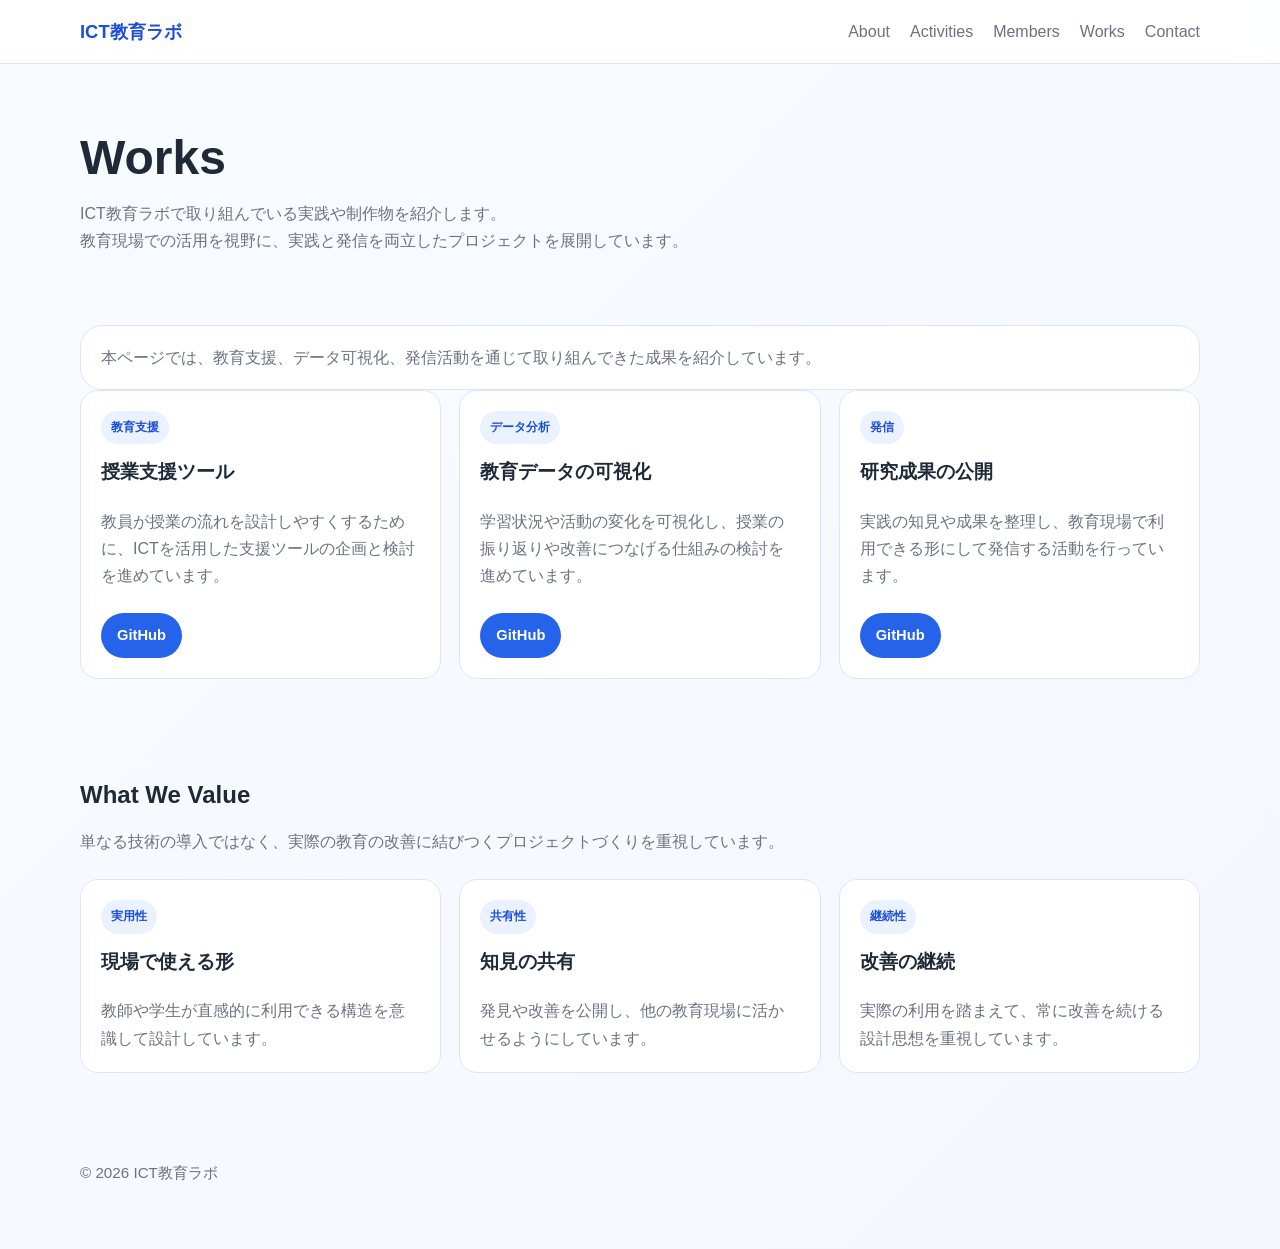
==== works.html @ d6f6592a "いったんね" ====
<!DOCTYPE html>
<html lang="ja">
    <head>
        <meta charset="UTF-8" />
        <meta name="viewport" content="width=device-width, initial-scale=1.0" />
        <link rel="stylesheet" href="style.css" />
        <title>作品紹介 | ICT教育ラボ</title>
    </head>
    <body>
        <header>
            <div class="container nav">
                <a class="brand" href="index.html#top">ICT教育ラボ</a>
                <nav class="nav-links">
                    <a href="index.html#about">About</a>
                    <a href="index.html#activities">Activities</a>
                    <a href="member.html">Members</a>
                    <a href="works.html">Works</a>
                    <a href="index.html#contact">Contact</a>
                </nav>
            </div>
        </header>

        <main>
            <section class="page-header">
                <div class="container">
                    <h1>Works</h1>
                    <p>
                        ICT教育ラボで取り組んでいる実践や制作物を紹介します。<br>
                        教育現場での活用を視野に、実践と発信を両立したプロジェクトを展開しています。
                    </p>
                </div>
            </section>

            <section>
                <div class="container">
                    <div class="work-summary reveal">
                        本ページでは、教育支援、データ可視化、発信活動を通じて取り組んできた成果を紹介しています。
                    </div>

                    <div class="work-grid reveal">
                        <article class="work-card">
                            <span class="project-tag">教育支援</span>
                            <h3>授業支援ツール</h3>
                            <p>
                                教員が授業の流れを設計しやすくするために、ICTを活用した支援ツールの企画と検討を進めています。
                            </p>
                            <div class="link-row">
                                <a class="github-link" href="https://github.com/icteducationlab1030/IctEducationLab" target="_blank" rel="noopener noreferrer">GitHub</a>
                            </div>
                        </article>

                        <article class="work-card">
                            <span class="project-tag">データ分析</span>
                            <h3>教育データの可視化</h3>
                            <p>
                                学習状況や活動の変化を可視化し、授業の振り返りや改善につなげる仕組みの検討を進めています。
                            </p>
                            <div class="link-row">
                                <a class="github-link" href="https://github.com/icteducationlab1030/IctEducationLab" target="_blank" rel="noopener noreferrer">GitHub</a>
                            </div>
                        </article>

                        <article class="work-card">
                            <span class="project-tag">発信</span>
                            <h3>研究成果の公開</h3>
                            <p>
                                実践の知見や成果を整理し、教育現場で利用できる形にして発信する活動を行っています。
                            </p>
                            <div class="link-row">
                                <a class="github-link" href="https://github.com/icteducationlab1030/IctEducationLab" target="_blank" rel="noopener noreferrer">GitHub</a>
                            </div>
                        </article>
                    </div>
                </div>
            </section>

            <section>
                <div class="container">
                    <div class="section-heading reveal">
                        <h2 class="section-title">What We Value</h2>
                        <p class="section-subtitle">
                            単なる技術の導入ではなく、実際の教育の改善に結びつくプロジェクトづくりを重視しています。
                        </p>
                    </div>

                    <div class="feature-grid">
                        <article class="feature-card reveal">
                            <span class="feature-badge">実用性</span>
                            <h3>現場で使える形</h3>
                            <p>教師や学生が直感的に利用できる構造を意識して設計しています。</p>
                        </article>
                        <article class="feature-card reveal">
                            <span class="feature-badge">共有性</span>
                            <h3>知見の共有</h3>
                            <p>発見や改善を公開し、他の教育現場に活かせるようにしています。</p>
                        </article>
                        <article class="feature-card reveal">
                            <span class="feature-badge">継続性</span>
                            <h3>改善の継続</h3>
                            <p>実際の利用を踏まえて、常に改善を続ける設計思想を重視しています。</p>
                        </article>
                    </div>
                </div>
            </section>
        </main>

        <footer>
            <div class="container">
                <p>© 2026 ICT教育ラボ</p>
            </div>
        </footer>

        <script>
            const revealItems = document.querySelectorAll('.reveal');
            const revealObserver = new IntersectionObserver((entries) => {
                entries.forEach((entry) => {
                    if (entry.isIntersecting) {
                        entry.target.classList.add('visible');
                    }
                });
            }, { threshold: 0.15 });

            revealItems.forEach((item) => revealObserver.observe(item));
        </script>
    </body>
</html>
---- style.css ----
:root {
    --bg: #f5f7ff;
    --surface: #ffffff;
    --primary: #2563eb;
    --primary-dark: #1d4ed8;
    --text: #1f2937;
    --muted: #6b7280;
    --border: #dbe4ff;
    --shadow: rgba(37, 99, 235, 0.12);
    --accent: #eaf1ff;
}

* {
    box-sizing: border-box;
}

html {
    scroll-behavior: smooth;
}

body {
    margin: 0;
    font-family: "Hiragino Sans", "Yu Gothic", "Noto Sans JP", sans-serif;
    color: var(--text);
    background: linear-gradient(135deg, #f8fbff 0%, var(--bg) 100%);
    line-height: 1.7;
}

a {
    color: inherit;
    text-decoration: none;
}

header {
    background: rgba(255, 255, 255, 0.9);
    backdrop-filter: blur(10px);
    border-bottom: 1px solid var(--border);
    position: sticky;
    top: 0;
    z-index: 10;
}

.container {
    width: min(1120px, calc(100% - 32px));
    margin: 0 auto;
}

.nav {
    display: flex;
    justify-content: space-between;
    align-items: center;
    padding: 16px 0;
}

.brand {
    font-size: 1.15rem;
    font-weight: 700;
    color: var(--primary-dark);
    transition: transform 0.25s ease, color 0.25s ease;
}

.brand:hover {
    color: var(--primary);
    transform: translateY(-1px);
}

.nav-links {
    display: flex;
    gap: 20px;
    color: var(--muted);
    align-items: center;
}

.nav-links a {
    position: relative;
    transition: color 0.25s ease;
}

.nav-links a::after {
    content: "";
    position: absolute;
    left: 0;
    bottom: -6px;
    width: 100%;
    height: 2px;
    background: var(--primary);
    transform: scaleX(0);
    transform-origin: left;
    transition: transform 0.25s ease;
}

.nav-links a:hover {
    color: var(--primary-dark);
}

.nav-links a:hover::after {
    transform: scaleX(1);
}

.hero {
    padding: 80px 0 56px;
}

.hero-grid {
    display: grid;
    gap: 28px;
    grid-template-columns: 1.2fr 0.8fr;
    align-items: center;
}

.hero-copy {
    padding: 8px 0;
}

.eyebrow {
    display: inline-block;
    padding: 6px 12px;
    border-radius: 999px;
    background: #e8f0ff;
    color: var(--primary);
    font-size: 0.9rem;
    font-weight: 700;
    margin-bottom: 12px;
}

h1 {
    font-size: clamp(2rem, 4vw, 3rem);
    margin: 0 0 16px;
    line-height: 1.25;
    animation: fadeUp 0.8s ease both;
}

.hero p {
    font-size: 1.02rem;
    color: var(--muted);
    margin: 0 0 24px;
}

.btn-row {
    display: flex;
    flex-wrap: wrap;
    gap: 12px;
}

.btn {
    display: inline-block;
    padding: 12px 18px;
    border-radius: 999px;
    font-weight: 700;
    transition: transform 0.25s ease, box-shadow 0.25s ease, background 0.25s ease;
}

.btn:hover {
    transform: translateY(-2px) scale(1.02);
    box-shadow: 0 12px 24px var(--shadow);
}

.btn-primary {
    background: var(--primary);
    color: white;
}

.btn-secondary {
    background: white;
    color: var(--primary-dark);
    border: 1px solid var(--border);
}

.hero-card {
    background: var(--surface);
    border: 1px solid var(--border);
    border-radius: 24px;
    padding: 24px;
    box-shadow: 0 12px 35px rgba(37, 99, 235, 0.08);
    margin: 24px auto 0;
    width: min(1120px, calc(100% - 32px));
    animation: floatCard 4s ease-in-out infinite;
}

.hero-card h2 {
    margin-top: 0;
    font-size: 1.2rem;
}

.hero-card ul {
    padding-left: 18px;
    color: var(--muted);
}

section {
    padding: 28px 0 48px;
}

.section-title {
    font-size: 1.5rem;
    margin-bottom: 12px;
}

.section-subtitle {
    color: var(--muted);
    margin-top: 0;
    margin-bottom: 24px;
}

.cards,
.feature-grid,
.member-grid,
.work-grid {
    display: grid;
    gap: 18px;
    grid-template-columns: repeat(3, minmax(0, 1fr));
}

.card,
.feature-card,
.member-card,
.work-card {
    background: var(--surface);
    border: 1px solid var(--border);
    border-radius: 18px;
    padding: 20px;
    transition: transform 0.25s ease, box-shadow 0.25s ease, border-color 0.25s ease;
}

.card:hover,
.feature-card:hover,
.member-card:hover,
.work-card:hover {
    transform: translateY(-6px);
    box-shadow: 0 16px 28px var(--shadow);
    border-color: rgba(37, 99, 235, 0.35);
}

.feature-card,
.member-card,
.work-card {
    display: flex;
    flex-direction: column;
    gap: 12px;
}

.card h3,
.feature-card h3,
.member-card h3,
.work-card h3 {
    margin-top: 0;
    margin-bottom: 8px;
}

.card p,
.feature-card p,
.member-card p,
.work-card p {
    margin: 0;
    color: var(--muted);
}

.feature-badge,
.role-tag,
.project-tag {
    display: inline-block;
    width: fit-content;
    background: var(--accent);
    color: var(--primary-dark);
    border-radius: 999px;
    font-size: 0.78rem;
    font-weight: 700;
    padding: 6px 10px;
}

.section-heading {
    margin-bottom: 18px;
}

.section-cta {
    margin-top: 24px;
    display: flex;
    justify-content: center;
}

.contact {
    background: var(--surface);
    border: 1px solid var(--border);
    border-radius: 24px;
    padding: 24px;
    transition: transform 0.25s ease, box-shadow 0.25s ease;
}

.contact:hover {
    transform: translateY(-4px);
    box-shadow: 0 14px 26px rgba(37, 99, 235, 0.08);
}

.page-header {
    padding: 64px 0 24px;
}

.page-header h1 {
    margin-bottom: 12px;
}

.page-header p {
    color: var(--muted);
    max-width: 720px;
    margin: 0;
}

.member-summary,
.work-summary {
    background: var(--surface);
    border: 1px solid var(--border);
    border-radius: 22px;
    padding: 18px 20px;
    margin-top: 18px;
    color: var(--muted);
}

.link-row {
    display: flex;
    flex-wrap: wrap;
    gap: 10px;
    margin-top: 12px;
}

.inline-link,
.github-link {
    display: inline-flex;
    align-items: center;
    justify-content: center;
    padding: 10px 16px;
    border-radius: 999px;
    font-size: 0.92rem;
    font-weight: 700;
    transition: transform 0.25s ease, box-shadow 0.25s ease;
}

.inline-link {
    background: var(--accent);
    color: var(--primary-dark);
}

.github-link {
    background: var(--primary);
    color: #fff;
}

.inline-link:hover,
.github-link:hover {
    transform: translateY(-2px);
    box-shadow: 0 10px 20px rgba(37, 99, 235, 0.12);
}

.reveal {
    opacity: 0;
    transform: translateY(26px);
    transition: opacity 0.7s ease, transform 0.7s ease;
}

.reveal.visible {
    opacity: 1;
    transform: translateY(0);
}

footer {
    padding: 24px 0 48px;
    color: var(--muted);
    font-size: 0.95rem;
}

@keyframes floatCard {
    0%,
    100% {
        transform: translateY(0);
    }
    50% {
        transform: translateY(-8px);
    }
}

@keyframes fadeUp {
    0% {
        opacity: 0;
        transform: translateY(16px);
    }
    100% {
        opacity: 1;
        transform: translateY(0);
    }
}

@media (max-width: 800px) {
    .hero-grid,
    .cards,
    .feature-grid,
    .member-grid,
    .work-grid {
        grid-template-columns: 1fr;
    }

    .nav-links {
        display: none;
    }
}
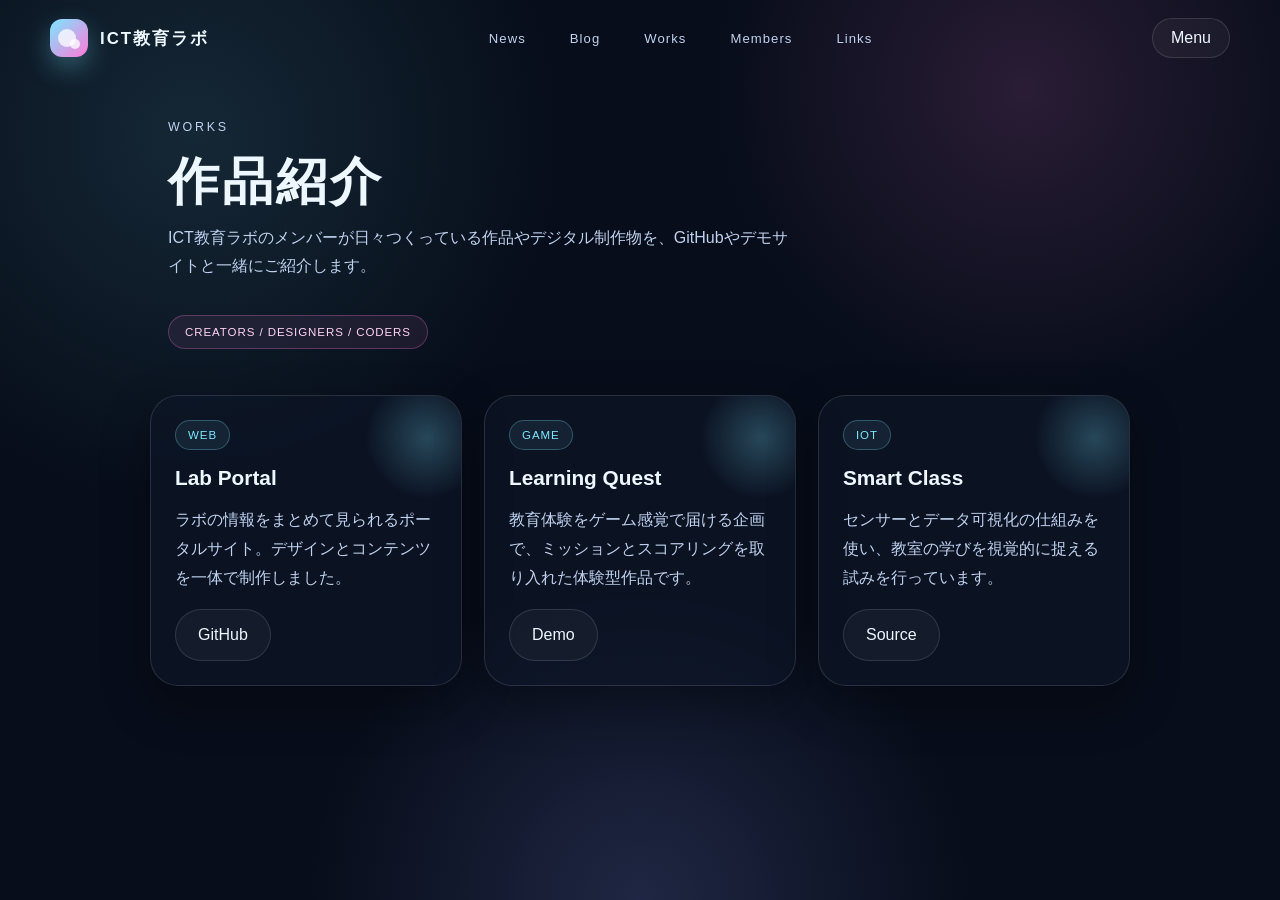
==== commit 850bef4c: "動的webサイト仮" ====
--- a/works.html
+++ b/works.html
@@ -1,126 +1,75 @@
 <!DOCTYPE html>
 <html lang="ja">
-    <head>
-        <meta charset="UTF-8" />
-        <meta name="viewport" content="width=device-width, initial-scale=1.0" />
-        <link rel="stylesheet" href="style.css" />
-        <title>作品紹介 | ICT教育ラボ</title>
-    </head>
-    <body>
-        <header>
-            <div class="container nav">
-                <a class="brand" href="index.html#top">ICT教育ラボ</a>
-                <nav class="nav-links">
-                    <a href="index.html#about">About</a>
-                    <a href="index.html#activities">Activities</a>
-                    <a href="member.html">Members</a>
-                    <a href="works.html">Works</a>
-                    <a href="index.html#contact">Contact</a>
-                </nav>
-            </div>
-        </header>
+  <head>
+    <meta charset="UTF-8" />
+    <meta name="viewport" content="width=device-width, initial-scale=1.0" />
+    <title>Works | ICT教育ラボ</title>
+    <link rel="stylesheet" href="style.css" />
+  </head>
+  <body class="page-shell">
+    <header class="topbar">
+      <a class="brand" href="index.html" aria-label="ICT教育ラボ ホーム">
+        <span class="brand-mark" aria-hidden="true"></span>
+        <span>ICT教育ラボ</span>
+      </a>
+      <nav class="nav" aria-label="メインナビゲーション">
+        <a href="news.html">News</a>
+        <a href="blog.html">Blog</a>
+        <a href="works.html">Works</a>
+        <a href="members.html">Members</a>
+        <a href="links.html">Links</a>
+      </nav>
+      <button class="menu-toggle" type="button" aria-label="メニューを開く">Menu</button>
+    </header>
 
-        <main>
-            <section class="page-header">
-                <div class="container">
-                    <h1>Works</h1>
-                    <p>
-                        ICT教育ラボで取り組んでいる実践や制作物を紹介します。<br>
-                        教育現場での活用を視野に、実践と発信を両立したプロジェクトを展開しています。
-                    </p>
-                </div>
-            </section>
+    <aside class="floating-menu" aria-label="メニュー一覧">
+      <span class="menu-label">Lab Menu</span>
+      <div class="floating-menu-grid">
+        <a href="index.html">Home</a>
+        <a href="news.html">News</a>
+        <a href="blog.html">Blog</a>
+        <a href="works.html">Works</a>
+        <a href="members.html">Members</a>
+        <a href="links.html">Links</a>
+      </div>
+    </aside>
 
-            <section>
-                <div class="container">
-                    <div class="work-summary reveal">
-                        本ページでは、教育支援、データ可視化、発信活動を通じて取り組んできた成果を紹介しています。
-                    </div>
+    <main class="page-main">
+      <section class="page-hero">
+        <p class="eyebrow">Works</p>
+        <h1>作品紹介</h1>
+        <p>
+          ICT教育ラボのメンバーが日々つくっている作品やデジタル制作物を、GitHubやデモサイトと一緒にご紹介します。
+        </p>
+        <span class="page-highlight">Creators / Designers / Coders</span>
+      </section>
 
-                    <div class="work-grid reveal">
-                        <article class="work-card">
-                            <span class="project-tag">教育支援</span>
-                            <h3>授業支援ツール</h3>
-                            <p>
-                                教員が授業の流れを設計しやすくするために、ICTを活用した支援ツールの企画と検討を進めています。
-                            </p>
-                            <div class="link-row">
-                                <a class="github-link" href="https://github.com/icteducationlab1030/IctEducationLab" target="_blank" rel="noopener noreferrer">GitHub</a>
-                            </div>
-                        </article>
+      <section class="content-stack" aria-label="作品一覧">
+        <div class="page-grid">
+          <article class="page-card">
+            <span class="tag">Web</span>
+            <h3>Lab Portal</h3>
+            <p>ラボの情報をまとめて見られるポータルサイト。デザインとコンテンツを一体で制作しました。</p>
+            <a class="card-link" href="https://github.com" target="_blank" rel="noreferrer">GitHub</a>
+          </article>
 
-                        <article class="work-card">
-                            <span class="project-tag">データ分析</span>
-                            <h3>教育データの可視化</h3>
-                            <p>
-                                学習状況や活動の変化を可視化し、授業の振り返りや改善につなげる仕組みの検討を進めています。
-                            </p>
-                            <div class="link-row">
-                                <a class="github-link" href="https://github.com/icteducationlab1030/IctEducationLab" target="_blank" rel="noopener noreferrer">GitHub</a>
-                            </div>
-                        </article>
+          <article class="page-card">
+            <span class="tag">Game</span>
+            <h3>Learning Quest</h3>
+            <p>教育体験をゲーム感覚で届ける企画で、ミッションとスコアリングを取り入れた体験型作品です。</p>
+            <a class="card-link" href="https://github.com" target="_blank" rel="noreferrer">Demo</a>
+          </article>
 
-                        <article class="work-card">
-                            <span class="project-tag">発信</span>
-                            <h3>研究成果の公開</h3>
-                            <p>
-                                実践の知見や成果を整理し、教育現場で利用できる形にして発信する活動を行っています。
-                            </p>
-                            <div class="link-row">
-                                <a class="github-link" href="https://github.com/icteducationlab1030/IctEducationLab" target="_blank" rel="noopener noreferrer">GitHub</a>
-                            </div>
-                        </article>
-                    </div>
-                </div>
-            </section>
+          <article class="page-card">
+            <span class="tag">IoT</span>
+            <h3>Smart Class</h3>
+            <p>センサーとデータ可視化の仕組みを使い、教室の学びを視覚的に捉える試みを行っています。</p>
+            <a class="card-link" href="https://github.com" target="_blank" rel="noreferrer">Source</a>
+          </article>
+        </div>
+      </section>
+    </main>
 
-            <section>
-                <div class="container">
-                    <div class="section-heading reveal">
-                        <h2 class="section-title">What We Value</h2>
-                        <p class="section-subtitle">
-                            単なる技術の導入ではなく、実際の教育の改善に結びつくプロジェクトづくりを重視しています。
-                        </p>
-                    </div>
-
-                    <div class="feature-grid">
-                        <article class="feature-card reveal">
-                            <span class="feature-badge">実用性</span>
-                            <h3>現場で使える形</h3>
-                            <p>教師や学生が直感的に利用できる構造を意識して設計しています。</p>
-                        </article>
-                        <article class="feature-card reveal">
-                            <span class="feature-badge">共有性</span>
-                            <h3>知見の共有</h3>
-                            <p>発見や改善を公開し、他の教育現場に活かせるようにしています。</p>
-                        </article>
-                        <article class="feature-card reveal">
-                            <span class="feature-badge">継続性</span>
-                            <h3>改善の継続</h3>
-                            <p>実際の利用を踏まえて、常に改善を続ける設計思想を重視しています。</p>
-                        </article>
-                    </div>
-                </div>
-            </section>
-        </main>
-
-        <footer>
-            <div class="container">
-                <p>© 2026 ICT教育ラボ</p>
-            </div>
-        </footer>
-
-        <script>
-            const revealItems = document.querySelectorAll('.reveal');
-            const revealObserver = new IntersectionObserver((entries) => {
-                entries.forEach((entry) => {
-                    if (entry.isIntersecting) {
-                        entry.target.classList.add('visible');
-                    }
-                });
-            }, { threshold: 0.15 });
-
-            revealItems.forEach((item) => revealObserver.observe(item));
-        </script>
-    </body>
+    <script src="script.js"></script>
+  </body>
 </html>
--- a/style.css
+++ b/style.css
@@ -1,403 +1,724 @@
 :root {
-    --bg: #f5f7ff;
-    --surface: #ffffff;
-    --primary: #2563eb;
-    --primary-dark: #1d4ed8;
-    --text: #1f2937;
-    --muted: #6b7280;
-    --border: #dbe4ff;
-    --shadow: rgba(37, 99, 235, 0.12);
-    --accent: #eaf1ff;
+  --bg: #070d1a;
+  --bg-2: #101a32;
+  --panel: rgba(14, 22, 39, 0.7);
+  --panel-strong: rgba(19, 30, 52, 0.9);
+  --panel-soft: rgba(255, 255, 255, 0.04);
+  --line: rgba(255, 255, 255, 0.12);
+  --text: #edf7ff;
+  --muted: #bfd2ef;
+  --accent: #7ae7ff;
+  --accent-2: #8d9bff;
+  --pink: #ff7ad9;
+  --yellow: #ffd76a;
+  --green: #9ef2b0;
+  --orange: #ffb369;
+  --shadow: 0 18px 50px rgba(0, 0, 0, 0.32);
+  --radius: 28px;
+  --max: 1220px;
 }
 
 * {
-    box-sizing: border-box;
+  box-sizing: border-box;
 }
 
 html {
-    scroll-behavior: smooth;
+  scroll-behavior: smooth;
 }
 
 body {
-    margin: 0;
-    font-family: "Hiragino Sans", "Yu Gothic", "Noto Sans JP", sans-serif;
-    color: var(--text);
-    background: linear-gradient(135deg, #f8fbff 0%, var(--bg) 100%);
-    line-height: 1.7;
+  position: relative;
+  margin: 0;
+  min-height: 100vh;
+  overflow-x: hidden;
+  background:
+    radial-gradient(circle at 15% 15%, rgba(122, 231, 255, 0.12), transparent 28%),
+    radial-gradient(circle at 80% 10%, rgba(255, 122, 217, 0.14), transparent 24%),
+    radial-gradient(circle at 50% 100%, rgba(141, 155, 255, 0.18), transparent 30%),
+    var(--bg);
+  color: var(--text);
+  font-family: "Noto Sans JP", "Hiragino Sans", "Yu Gothic", sans-serif;
+}
+
+.balloon-field {
+  position: absolute;
+  inset: 0;
+  z-index: 0;
+  pointer-events: none;
+  overflow: hidden;
+  opacity: 0.9;
+  border-radius: 40px;
+}
+
+.balloon {
+  position: absolute;
+  border-radius: 50%;
+  background: radial-gradient(circle at 30% 30%, rgba(255,255,255,0.8), rgba(255,255,255,0.18) 20%, rgba(122,231,255,0.28) 45%, rgba(141,155,255,0.18) 70%, rgba(255,255,255,0.04) 100%);
+  border: 1px solid rgba(255, 255, 255, 0.12);
+  box-shadow: inset -10px -18px 20px rgba(17, 31, 58, 0.18), 0 18px 30px rgba(18, 28, 56, 0.15);
+  transform: translate3d(var(--bx, 0px), var(--by, 0px), 0) scale(var(--scale, 1));
+  transition: transform 0.2s ease-out;
+  will-change: transform;
+}
+
+.balloon::after {
+  content: "";
+  position: absolute;
+  left: 22%;
+  top: 18%;
+  width: 18%;
+  height: 18%;
+  border-radius: 50%;
+  background: rgba(255, 255, 255, 0.45);
+  filter: blur(1px);
 }
 
 a {
-    color: inherit;
-    text-decoration: none;
-}
-
-header {
-    background: rgba(255, 255, 255, 0.9);
-    backdrop-filter: blur(10px);
-    border-bottom: 1px solid var(--border);
-    position: sticky;
-    top: 0;
-    z-index: 10;
-}
-
-.container {
-    width: min(1120px, calc(100% - 32px));
-    margin: 0 auto;
+  color: inherit;
+  text-decoration: none;
+}
+
+button {
+  font: inherit;
+}
+
+img {
+  display: block;
+  max-width: 100%;
+}
+
+.topbar {
+  position: sticky;
+  top: 0;
+  z-index: 30;
+  display: flex;
+  align-items: center;
+  justify-content: space-between;
+  gap: 20px;
+  max-width: var(--max);
+  margin: 0 auto;
+  padding: 18px 20px 0;
+}
+
+.brand {
+  display: inline-flex;
+  align-items: center;
+  gap: 12px;
+  font-size: 1.05rem;
+  font-weight: 700;
+  letter-spacing: 0.12em;
+  text-transform: uppercase;
+}
+
+.brand-mark {
+  width: 38px;
+  height: 38px;
+  border-radius: 12px;
+  background: linear-gradient(135deg, var(--accent), var(--pink));
+  box-shadow: 0 10px 26px rgba(122, 231, 255, 0.32);
+  position: relative;
+  overflow: hidden;
+}
+
+.brand-mark::before,
+.brand-mark::after {
+  content: "";
+  position: absolute;
+  border-radius: 50%;
+  background: rgba(255, 255, 255, 0.75);
+}
+
+.brand-mark::before {
+  width: 18px;
+  height: 18px;
+  left: 8px;
+  top: 10px;
+}
+
+.brand-mark::after {
+  width: 10px;
+  height: 10px;
+  right: 8px;
+  bottom: 8px;
 }
 
 .nav {
-    display: flex;
-    justify-content: space-between;
-    align-items: center;
-    padding: 16px 0;
-}
-
-.brand {
-    font-size: 1.15rem;
-    font-weight: 700;
-    color: var(--primary-dark);
-    transition: transform 0.25s ease, color 0.25s ease;
-}
-
-.brand:hover {
-    color: var(--primary);
-    transform: translateY(-1px);
-}
-
-.nav-links {
-    display: flex;
-    gap: 20px;
-    color: var(--muted);
-    align-items: center;
-}
-
-.nav-links a {
-    position: relative;
-    transition: color 0.25s ease;
-}
-
-.nav-links a::after {
-    content: "";
-    position: absolute;
-    left: 0;
-    bottom: -6px;
-    width: 100%;
-    height: 2px;
-    background: var(--primary);
-    transform: scaleX(0);
-    transform-origin: left;
-    transition: transform 0.25s ease;
-}
-
-.nav-links a:hover {
-    color: var(--primary-dark);
-}
-
-.nav-links a:hover::after {
-    transform: scaleX(1);
+  display: flex;
+  align-items: center;
+  gap: 12px;
+  flex-wrap: wrap;
+}
+
+.nav a {
+  padding: 10px 16px;
+  border-radius: 999px;
+  color: var(--muted);
+  font-size: 0.82rem;
+  letter-spacing: 0.08em;
+  transition: 0.2s ease;
+}
+
+.nav a:hover {
+  background: rgba(255, 255, 255, 0.07);
+  color: var(--text);
+}
+
+.menu-toggle {
+  border: 1px solid var(--line);
+  background: rgba(255, 255, 255, 0.04);
+  color: var(--text);
+  padding: 10px 18px;
+  border-radius: 999px;
+  cursor: pointer;
+  transition: transform 0.18s ease, border-color 0.18s ease, background 0.18s ease;
+}
+
+.menu-toggle:hover {
+  transform: translateY(-1px);
+  border-color: rgba(122, 231, 255, 0.5);
+  background: rgba(122, 231, 255, 0.08);
+}
+
+.floating-menu {
+  position: fixed;
+  right: 24px;
+  top: 86px;
+  z-index: 40;
+  min-width: min(360px, calc(100vw - 32px));
+  padding: 18px;
+  border-radius: 26px;
+  border: 1px solid var(--line);
+  background: rgba(12, 18, 31, 0.86);
+  backdrop-filter: blur(20px);
+  box-shadow: var(--shadow);
+  opacity: 0;
+  transform: translateY(-10px) scale(0.97);
+  pointer-events: none;
+  transition: opacity 0.2s ease, transform 0.2s ease;
+}
+
+body.menu-open .floating-menu {
+  opacity: 1;
+  transform: translateY(0) scale(1);
+  pointer-events: auto;
+}
+
+.floating-menu-grid {
+  display: grid;
+  grid-template-columns: repeat(2, minmax(0, 1fr));
+  gap: 12px;
+}
+
+.floating-menu a {
+  display: block;
+  padding: 16px 14px;
+  border-radius: 18px;
+  border: 1px solid var(--line);
+  background: rgba(255, 255, 255, 0.02);
+  color: var(--text);
+  transition: 0.2s ease;
+}
+
+.floating-menu a:hover {
+  border-color: rgba(122, 231, 255, 0.4);
+  background: rgba(122, 231, 255, 0.08);
+  transform: translateY(-2px);
+}
+
+.menu-label {
+  display: block;
+  margin-bottom: 10px;
+  color: var(--muted);
+  letter-spacing: 0.12em;
+  font-size: 0.72rem;
+  text-transform: uppercase;
+}
+
+.page-main,
+.home-main {
+  max-width: var(--max);
+  margin: 0 auto;
+  padding: 20px 20px 80px;
+}
+
+.home-main {
+  padding-top: 52px;
 }
 
 .hero {
-    padding: 80px 0 56px;
-}
-
-.hero-grid {
-    display: grid;
-    gap: 28px;
-    grid-template-columns: 1.2fr 0.8fr;
-    align-items: center;
+  position: relative;
+  display: grid;
+  grid-template-columns: minmax(0, 1fr);
+  gap: 20px;
+  align-items: center;
+  justify-items: center;
+  min-height: 640px;
+  padding: 30px 18px 20px;
+  overflow: hidden;
+}
+
+.hero::before {
+  content: "";
+  position: absolute;
+  inset: 0;
+  background: linear-gradient(135deg, rgba(122, 231, 255, 0.12), rgba(255, 122, 217, 0.1), rgba(141, 155, 255, 0.08));
+  border-radius: 40px;
+  border: 1px solid var(--line);
+  box-shadow: var(--shadow);
+}
+
+.hero-copy,
+.hero-side {
+  position: relative;
+  z-index: 1;
 }
 
 .hero-copy {
-    padding: 8px 0;
+  width: 100%;
+  padding: 28px 22px 18px;
+  display: flex;
+  flex-direction: column;
+  align-items: center;
+  justify-content: center;
+  text-align: center;
 }
 
 .eyebrow {
-    display: inline-block;
-    padding: 6px 12px;
-    border-radius: 999px;
-    background: #e8f0ff;
-    color: var(--primary);
-    font-size: 0.9rem;
-    font-weight: 700;
-    margin-bottom: 12px;
-}
-
-h1 {
-    font-size: clamp(2rem, 4vw, 3rem);
-    margin: 0 0 16px;
-    line-height: 1.25;
-    animation: fadeUp 0.8s ease both;
-}
-
-.hero p {
-    font-size: 1.02rem;
-    color: var(--muted);
-    margin: 0 0 24px;
-}
-
-.btn-row {
-    display: flex;
+  margin: 0 0 18px;
+  color: var(--accent);
+  font-size: 0.78rem;
+  letter-spacing: 0.22em;
+  text-transform: uppercase;
+}
+
+.lab-logo {
+  position: relative;
+  display: flex;
+  flex-wrap: wrap;
+  align-items: center;
+  justify-content: center;
+  gap: 0.02em;
+  font-size: clamp(4.6rem, 9vw, 12rem);
+  line-height: 0.88;
+  font-weight: 900;
+  letter-spacing: 0.08em;
+  transform: translate3d(var(--mx, 0px), var(--my, 0px), 0) rotateX(var(--tilt-x, 0deg)) rotateY(var(--tilt-y, 0deg));
+  transform-style: preserve-3d;
+  perspective: 1200px;
+  transition: transform 0.22s ease-out;
+  cursor: grab;
+  user-select: none;
+  text-shadow: 0 18px 35px rgba(74, 117, 255, 0.26);
+  margin: 0 auto;
+  width: min(100%, 980px);
+  text-align: center;
+  will-change: transform, filter;
+}
+
+.lab-logo:active {
+  cursor: grabbing;
+}
+
+.lab-logo .char {
+  display: inline-block;
+  position: relative;
+  transition: transform 0.22s ease-out, filter 0.22s ease-out, color 0.22s ease-out;
+  will-change: transform, filter;
+}
+
+.lab-logo .char:nth-child(odd) {
+  color: var(--accent);
+}
+
+.lab-logo .char:nth-child(even) {
+  color: var(--pink);
+}
+
+.lab-logo .char:nth-child(3n) {
+  color: #ffffff;
+}
+
+.hero-actions {
+  display: flex;
+  align-items: center;
+  justify-content: center;
+  gap: 14px;
+  flex-wrap: wrap;
+  margin-top: 28px;
+}
+
+.primary-btn,
+.secondary-btn,
+.card-link,
+.inline-link {
+  display: inline-flex;
+  align-items: center;
+  justify-content: center;
+  min-height: 52px;
+  padding: 0 22px;
+  border-radius: 999px;
+  border: 1px solid transparent;
+  transition: transform 0.2s ease, box-shadow 0.2s ease, border-color 0.2s ease;
+}
+
+.primary-btn {
+  background: linear-gradient(135deg, var(--accent), var(--accent-2));
+  color: #09111b;
+  font-weight: 800;
+  box-shadow: 0 20px 34px rgba(122, 231, 255, 0.3);
+}
+
+.secondary-btn {
+  background: rgba(255, 255, 255, 0.04);
+  border-color: var(--line);
+  color: var(--text);
+}
+
+.primary-btn:hover,
+.secondary-btn:hover,
+.card-link:hover,
+.inline-link:hover {
+  transform: translateY(-2px);
+}
+
+.hero-side {
+  display: flex;
+  flex-direction: column;
+  align-items: center;
+  justify-content: center;
+  gap: 18px;
+  padding: 8px 10px;
+}
+
+.lab-buddy {
+  position: relative;
+  width: 180px;
+  height: 180px;
+  border-radius: 42% 58% 54% 46% / 49% 35% 65% 51%;
+  background: linear-gradient(135deg, rgba(122, 231, 255, 0.7), rgba(141, 155, 255, 0.9), rgba(255, 122, 217, 0.55));
+  box-shadow: 0 20px 40px rgba(122, 231, 255, 0.2);
+  opacity: 0;
+  transform: translateY(18px) scale(0.7);
+  transition: opacity 0.25s ease, transform 0.25s ease;
+}
+
+.lab-buddy.visible {
+  opacity: 1;
+  transform: translateY(0) scale(1);
+}
+
+.lab-buddy::before,
+.lab-buddy::after {
+  content: "";
+  position: absolute;
+}
+
+.lab-buddy::before {
+  inset: 25px 26px 46px;
+  border-radius: 48% 52% 42% 58% / 54% 45% 55% 46%;
+  background: rgba(255, 255, 255, 0.18);
+  box-shadow: inset 0 0 18px rgba(255, 255, 255, 0.14);
+}
+
+.lab-buddy::after {
+  width: 94px;
+  height: 94px;
+  left: 42px;
+  top: 52px;
+  border-radius: 50%;
+  background: rgba(9, 17, 27, 0.2);
+  filter: blur(8px);
+}
+
+.buddy-eye {
+  position: absolute;
+  top: 72px;
+  width: 18px;
+  height: 18px;
+  border-radius: 50%;
+  background: rgba(6, 10, 18, 0.8);
+  box-shadow: inset 0 0 0 4px rgba(255, 255, 255, 0.2);
+}
+
+.buddy-eye.left {
+  left: 58px;
+}
+
+.buddy-eye.right {
+  right: 58px;
+}
+
+.buddy-smile {
+  position: absolute;
+  left: 50%;
+  bottom: 54px;
+  width: 48px;
+  height: 24px;
+  border-bottom: 5px solid rgba(6, 10, 18, 0.8);
+  border-radius: 0 0 40px 40px;
+  transform: translateX(-50%);
+}
+
+.tap-hint {
+  padding: 12px 18px;
+  border-radius: 999px;
+  background: rgba(255, 255, 255, 0.04);
+  border: 1px solid var(--line);
+  color: var(--muted);
+  letter-spacing: 0.08em;
+  text-transform: uppercase;
+  font-size: 0.72rem;
+}
+
+.feature-grid,
+.page-grid {
+  display: grid;
+  grid-template-columns: repeat(auto-fit, minmax(230px, 1fr));
+  gap: 22px;
+  margin-top: 26px;
+}
+
+.feature-card,
+.page-card,
+.info-card {
+  position: relative;
+  display: flex;
+  flex-direction: column;
+  gap: 16px;
+  min-height: 220px;
+  padding: 24px;
+  border-radius: var(--radius);
+  border: 1px solid var(--line);
+  background: var(--panel);
+  box-shadow: var(--shadow);
+  overflow: hidden;
+}
+
+.feature-card::before,
+.page-card::before,
+.info-card::before {
+  content: "";
+  position: absolute;
+  width: 140px;
+  height: 140px;
+  right: -36px;
+  top: -28px;
+  background: radial-gradient(circle, rgba(122, 231, 255, 0.25), transparent 62%);
+}
+
+.feature-card h3,
+.page-card h3,
+.info-card h3 {
+  margin: 0;
+  font-size: clamp(1.3rem, 1.4vw, 1.7rem);
+}
+
+.feature-card p,
+.page-card p,
+.info-card p {
+  margin: 0;
+  color: var(--muted);
+  line-height: 1.8;
+}
+
+.tag {
+  display: inline-flex;
+  align-self: flex-start;
+  padding: 8px 12px;
+  border-radius: 999px;
+  background: rgba(122, 231, 255, 0.08);
+  border: 1px solid rgba(122, 231, 255, 0.28);
+  color: var(--accent);
+  font-size: 0.72rem;
+  letter-spacing: 0.08em;
+  text-transform: uppercase;
+}
+
+.card-link {
+  margin-top: auto;
+  width: fit-content;
+  background: rgba(255, 255, 255, 0.04);
+  border-color: var(--line);
+  color: var(--text);
+}
+
+.page-shell {
+  padding-bottom: 80px;
+}
+
+.page-main {
+  max-width: 1020px;
+}
+
+.page-hero {
+  padding: 38px 18px 20px;
+}
+
+.page-hero h1 {
+  margin: 0 0 16px;
+  font-size: clamp(2.5rem, 4vw, 4.6rem);
+  line-height: 1;
+  letter-spacing: 0.06em;
+}
+
+.page-hero p {
+  max-width: 620px;
+  color: var(--muted);
+  line-height: 1.8;
+}
+
+.page-highlight {
+  display: inline-block;
+  margin-top: 18px;
+  padding: 10px 16px;
+  border-radius: 999px;
+  background: rgba(255, 122, 217, 0.08);
+  border: 1px solid rgba(255, 122, 217, 0.28);
+  color: #ffd3f4;
+  letter-spacing: 0.08em;
+  text-transform: uppercase;
+  font-size: 0.72rem;
+}
+
+.content-stack {
+  display: grid;
+  gap: 28px;
+}
+
+.news-list,
+.blog-list,
+.member-list,
+.link-list {
+  display: grid;
+  gap: 18px;
+}
+
+.story-item {
+  display: grid;
+  grid-template-columns: 120px minmax(0, 1fr) auto;
+  gap: 18px;
+  align-items: center;
+  padding: 20px 18px;
+  border-radius: 22px;
+  border: 1px solid var(--line);
+  background: rgba(255, 255, 255, 0.02);
+}
+
+.story-item time {
+  display: inline-flex;
+  align-items: center;
+  justify-content: center;
+  min-height: 78px;
+  padding: 10px 12px;
+  border-radius: 18px;
+  background: rgba(122, 231, 255, 0.08);
+  border: 1px solid rgba(122, 231, 255, 0.24);
+  color: var(--accent);
+  font-weight: 700;
+  letter-spacing: 0.08em;
+  text-transform: uppercase;
+}
+
+.story-item h3 {
+  margin: 0 0 8px;
+  font-size: 1.3rem;
+}
+
+.story-item p {
+  margin: 0;
+  color: var(--muted);
+  line-height: 1.7;
+}
+
+.inline-link {
+  background: rgba(141, 155, 255, 0.08);
+  border-color: rgba(141, 155, 255, 0.26);
+  color: #dfe4ff;
+  min-width: 140px;
+}
+
+.member-card {
+  display: flex;
+  flex-direction: column;
+  gap: 16px;
+}
+
+.avatar {
+  width: 78px;
+  height: 78px;
+  border-radius: 22px;
+  background: linear-gradient(135deg, var(--accent), var(--pink));
+  display: grid;
+  place-items: center;
+  font-size: 1.4rem;
+  font-weight: 800;
+  color: #08121d;
+  box-shadow: 0 14px 26px rgba(122, 231, 255, 0.2);
+}
+
+.member-role {
+  color: var(--accent);
+  font-size: 0.72rem;
+  letter-spacing: 0.12em;
+  text-transform: uppercase;
+}
+
+.link-list a {
+  display: flex;
+  align-items: center;
+  justify-content: space-between;
+  gap: 16px;
+  padding: 18px 20px;
+  border: 1px solid var(--line);
+  border-radius: 22px;
+  background: rgba(255, 255, 255, 0.02);
+  transition: transform 0.2s ease, border-color 0.2s ease;
+}
+
+.link-list a:hover {
+  transform: translateY(-2px);
+  border-color: rgba(122, 231, 255, 0.35);
+}
+
+.link-list .label {
+  font-weight: 700;
+}
+
+.link-list .meta {
+  color: var(--muted);
+}
+
+@media (max-width: 860px) {
+  .topbar {
     flex-wrap: wrap;
-    gap: 12px;
-}
-
-.btn {
-    display: inline-block;
-    padding: 12px 18px;
-    border-radius: 999px;
-    font-weight: 700;
-    transition: transform 0.25s ease, box-shadow 0.25s ease, background 0.25s ease;
-}
-
-.btn:hover {
-    transform: translateY(-2px) scale(1.02);
-    box-shadow: 0 12px 24px var(--shadow);
-}
-
-.btn-primary {
-    background: var(--primary);
-    color: white;
-}
-
-.btn-secondary {
-    background: white;
-    color: var(--primary-dark);
-    border: 1px solid var(--border);
-}
-
-.hero-card {
-    background: var(--surface);
-    border: 1px solid var(--border);
-    border-radius: 24px;
-    padding: 24px;
-    box-shadow: 0 12px 35px rgba(37, 99, 235, 0.08);
-    margin: 24px auto 0;
-    width: min(1120px, calc(100% - 32px));
-    animation: floatCard 4s ease-in-out infinite;
-}
-
-.hero-card h2 {
-    margin-top: 0;
-    font-size: 1.2rem;
-}
-
-.hero-card ul {
-    padding-left: 18px;
-    color: var(--muted);
-}
-
-section {
-    padding: 28px 0 48px;
-}
-
-.section-title {
-    font-size: 1.5rem;
-    margin-bottom: 12px;
-}
-
-.section-subtitle {
-    color: var(--muted);
-    margin-top: 0;
-    margin-bottom: 24px;
-}
-
-.cards,
-.feature-grid,
-.member-grid,
-.work-grid {
-    display: grid;
-    gap: 18px;
-    grid-template-columns: repeat(3, minmax(0, 1fr));
-}
-
-.card,
-.feature-card,
-.member-card,
-.work-card {
-    background: var(--surface);
-    border: 1px solid var(--border);
-    border-radius: 18px;
-    padding: 20px;
-    transition: transform 0.25s ease, box-shadow 0.25s ease, border-color 0.25s ease;
-}
-
-.card:hover,
-.feature-card:hover,
-.member-card:hover,
-.work-card:hover {
-    transform: translateY(-6px);
-    box-shadow: 0 16px 28px var(--shadow);
-    border-color: rgba(37, 99, 235, 0.35);
-}
-
-.feature-card,
-.member-card,
-.work-card {
-    display: flex;
-    flex-direction: column;
-    gap: 12px;
-}
-
-.card h3,
-.feature-card h3,
-.member-card h3,
-.work-card h3 {
-    margin-top: 0;
-    margin-bottom: 8px;
-}
-
-.card p,
-.feature-card p,
-.member-card p,
-.work-card p {
-    margin: 0;
-    color: var(--muted);
-}
-
-.feature-badge,
-.role-tag,
-.project-tag {
-    display: inline-block;
+    justify-content: center;
+  }
+
+  .nav {
+    justify-content: center;
+  }
+
+  .hero {
+    grid-template-columns: 1fr;
+    min-height: auto;
+  }
+
+  .hero-copy {
+    padding-bottom: 0;
+  }
+
+  .page-main,
+  .home-main {
+    padding-left: 16px;
+    padding-right: 16px;
+  }
+
+  .story-item {
+    grid-template-columns: 1fr;
+    align-items: flex-start;
+  }
+
+  .story-item time {
     width: fit-content;
-    background: var(--accent);
-    color: var(--primary-dark);
-    border-radius: 999px;
-    font-size: 0.78rem;
-    font-weight: 700;
-    padding: 6px 10px;
-}
-
-.section-heading {
-    margin-bottom: 18px;
-}
-
-.section-cta {
-    margin-top: 24px;
-    display: flex;
-    justify-content: center;
-}
-
-.contact {
-    background: var(--surface);
-    border: 1px solid var(--border);
-    border-radius: 24px;
-    padding: 24px;
-    transition: transform 0.25s ease, box-shadow 0.25s ease;
-}
-
-.contact:hover {
-    transform: translateY(-4px);
-    box-shadow: 0 14px 26px rgba(37, 99, 235, 0.08);
-}
-
-.page-header {
-    padding: 64px 0 24px;
-}
-
-.page-header h1 {
-    margin-bottom: 12px;
-}
-
-.page-header p {
-    color: var(--muted);
-    max-width: 720px;
-    margin: 0;
-}
-
-.member-summary,
-.work-summary {
-    background: var(--surface);
-    border: 1px solid var(--border);
-    border-radius: 22px;
-    padding: 18px 20px;
-    margin-top: 18px;
-    color: var(--muted);
-}
-
-.link-row {
-    display: flex;
-    flex-wrap: wrap;
-    gap: 10px;
-    margin-top: 12px;
-}
-
-.inline-link,
-.github-link {
-    display: inline-flex;
-    align-items: center;
-    justify-content: center;
-    padding: 10px 16px;
-    border-radius: 999px;
-    font-size: 0.92rem;
-    font-weight: 700;
-    transition: transform 0.25s ease, box-shadow 0.25s ease;
-}
-
-.inline-link {
-    background: var(--accent);
-    color: var(--primary-dark);
-}
-
-.github-link {
-    background: var(--primary);
-    color: #fff;
-}
-
-.inline-link:hover,
-.github-link:hover {
-    transform: translateY(-2px);
-    box-shadow: 0 10px 20px rgba(37, 99, 235, 0.12);
-}
-
-.reveal {
-    opacity: 0;
-    transform: translateY(26px);
-    transition: opacity 0.7s ease, transform 0.7s ease;
-}
-
-.reveal.visible {
-    opacity: 1;
-    transform: translateY(0);
-}
-
-footer {
-    padding: 24px 0 48px;
-    color: var(--muted);
-    font-size: 0.95rem;
-}
-
-@keyframes floatCard {
-    0%,
-    100% {
-        transform: translateY(0);
-    }
-    50% {
-        transform: translateY(-8px);
-    }
-}
-
-@keyframes fadeUp {
-    0% {
-        opacity: 0;
-        transform: translateY(16px);
-    }
-    100% {
-        opacity: 1;
-        transform: translateY(0);
-    }
-}
-
-@media (max-width: 800px) {
-    .hero-grid,
-    .cards,
-    .feature-grid,
-    .member-grid,
-    .work-grid {
-        grid-template-columns: 1fr;
-    }
-
-    .nav-links {
-        display: none;
-    }
-}+  }
+}
